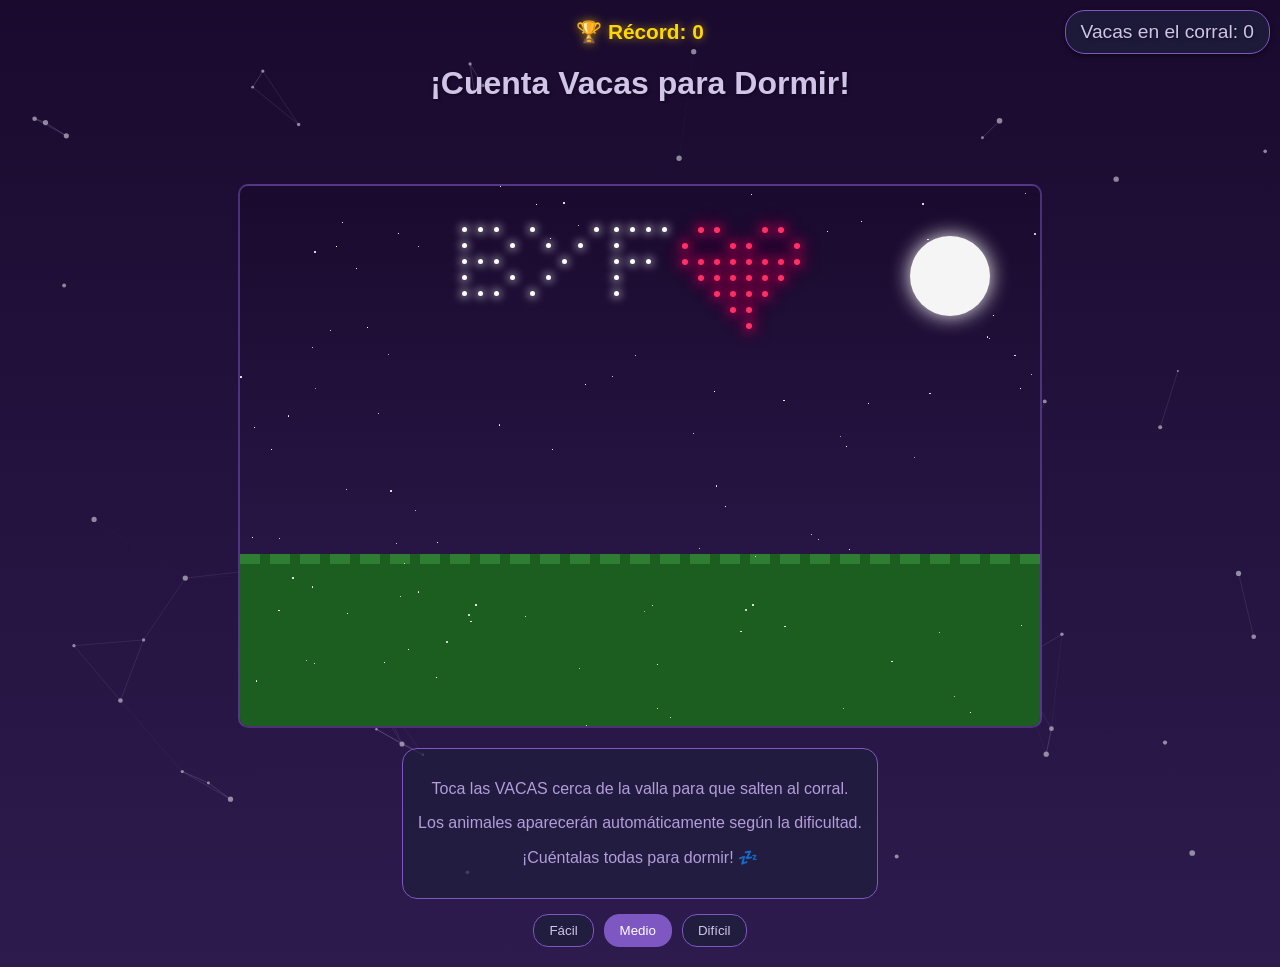
==== contarvacas/index.html @ c7115a60 "Agregar contador de récord encima del título" ====
<!DOCTYPE html>
<html lang="es">
<head>
    <meta charset="UTF-8">
    <meta name="viewport" content="width=device-width, initial-scale=1.0">
    <title>Juego de Contar Vacas Nocturno</title>
    <style>
        body {
            margin: 0;
            padding: 0;
            display: flex;
            flex-direction: column;
            align-items: center;
            min-height: 100vh;
            background: linear-gradient(to bottom, #1a0a2e, #2d1b4e);
            font-family: 'Arial', sans-serif;
            overflow-y: auto;
            touch-action: manipulation;
            color: #e1bee7;
        }
        
        .header {
            text-align: center;
            margin: 20px 0;
            color: #d1c4e9;
            text-shadow: 1px 1px 3px rgba(0, 0, 0, 0.5);
        }
        
        .record {
            font-size: 1.3em;
            color: #ffd700;
            text-shadow: 0 0 10px rgba(255, 215, 0, 0.6);
            margin-bottom: 10px;
            font-weight: bold;
        }
        
        .game-container {
            position: relative;
            width: 100%;
            max-width: 800px;
            height: 60vh;
            overflow: hidden;
            background: linear-gradient(to bottom, #1a0a2e, #2d1b4e);
            cursor: pointer;
            border: 2px solid rgba(126, 87, 194, 0.5);
            border-radius: 10px;
            margin: 0 auto;
        }
        
        .pasture {
            position: absolute;
            bottom: 0;
            width: 100%;
            height: 30%;
            background: #1b5e20;
            border-top: 10px dashed #2e7d32;
        }
        
        .fence {
            position: absolute;
            bottom: 30%;
            left: 0;
            width: 100%;
            height: 60px;
            background-image: url('https://i.ibb.co/m5c4ybP2/cerca.png');
            background-size: contain;
            background-repeat: repeat-x;
            z-index: 5;
        }
        
        .barn {
            position: absolute;
            bottom: 30%;
            right: 20px;
            width: 150px;
            height: 120px;
            background-image: url('https://i.ibb.co/kgGHz9sG/corral.png');
            background-size: contain;
            background-repeat: no-repeat;
            background-position: center;
            z-index: 6;
        }
        
        .counter {
            position: absolute;
            top: 10px;
            right: 10px;
            background: rgba(30, 30, 60, 0.8);
            padding: 10px 15px;
            border-radius: 20px;
            font-size: 1.2em;
            color: #d1c4e9;
            box-shadow: 0 2px 5px rgba(0, 0, 0, 0.5);
            border: 1px solid #7e57c2;
            z-index: 10;
        }
        
        .message-popup {
            position: absolute;
            top: 50%;
            left: 50%;
            transform: translate(-50%, -50%);
            background: linear-gradient(135deg, #ff69b4 0%, #7e57c2 100%);
            padding: 20px 40px;
            border-radius: 25px;
            font-size: 1.5em;
            color: white;
            box-shadow: 0 10px 30px rgba(0, 0, 0, 0.5);
            z-index: 100;
            opacity: 0;
            pointer-events: none;
            transition: opacity 0.3s ease;
            text-align: center;
            max-width: 80%;
        }
        
        .message-popup.show {
            opacity: 1;
            animation: popIn 0.5s ease;
        }
        
        @keyframes popIn {
            0% { transform: translate(-50%, -50%) scale(0.5); opacity: 0; }
            50% { transform: translate(-50%, -50%) scale(1.1); }
            100% { transform: translate(-50%, -50%) scale(1); opacity: 1; }
        }
        
        .instructions {
            margin-top: 20px;
            text-align: center;
            color: #b39ddb;
            padding: 0 20px;
            background: rgba(30, 30, 60, 0.7);
            border-radius: 15px;
            padding: 15px;
            border: 1px solid #7e57c2;
            max-width: 80%;
        }
        
        .level-selector {
            display: flex;
            justify-content: center;
            gap: 10px;
            margin-top: 15px;
            margin-bottom: 20px;
        }
        
        .level-btn {
            padding: 8px 15px;
            background: rgba(30, 30, 60, 0.8);
            color: #d1c4e9;
            border: 1px solid #7e57c2;
            border-radius: 15px;
            cursor: pointer;
            transition: all 0.3s;
        }
        
        .level-btn:hover {
            background: #7e57c2;
        }
        
        .level-btn.active {
            background: #7e57c2;
            color: white;
        }
        
        /* Mensajes superiores exactamente encima del game-container */
        .top-messages {
            position: relative;
            width: 100%;
            max-width: 800px;
            text-align: center;
            z-index: 50;
            pointer-events: none;
            overflow: hidden;
            height: 40px;
            margin: 0 auto;
        }
        
        .top-message {
            position: absolute;
            left: 100%;
            top: 10px;
            white-space: nowrap;
            font-size: 1.1em;
            color: #fff;
            animation: slideLeft 45s linear forwards;
            text-shadow: 0 0 10px rgba(255, 255, 255, 0.8), 0 0 20px rgba(126, 87, 194, 0.8);
            font-weight: bold;
            padding: 5px 20px;
        }
        
        @keyframes slideLeft {
            0% { left: 100%; }
            100% { left: -100%; }
        }
        
        @keyframes heart-pulse {
    0%, 100% { 
        opacity: 0.7; 
        transform: scale(0.95); 
    }
    50% { 
        opacity: 1; 
        transform: scale(1.1); 
    }
}
        @keyframes jumpToBarn {
            0% {
                transform: translate(0, 0) scale(1);
            }
            50% {
                transform: translate(var(--tx), var(--ty)) scale(1.2);
            }
            100% {
                transform: translate(var(--tx-final), var(--ty-final)) scale(0.8);
                opacity: 0.7;
            }
        }
        
        @keyframes jumpOverFence {
            0% {
                transform: translateY(0);
            }
            50% {
                transform: translateY(-100px);
            }
            100% {
                transform: translateY(0);
            }
        }
        
        .message {
            position: fixed;
            top: 50%;
            left: 50%;
            transform: translate(-50%, -50%);
            background: linear-gradient(145deg, rgba(67, 55, 111, 0.98), rgba(40, 30, 80, 0.98));
            color: white;
            padding: 40px 50px;
            border-radius: 30px;
            font-size: 2.2em;
            text-align: center;
            box-shadow: 
                0 0 50px rgba(126, 87, 194, 0.6),
                0 20px 60px rgba(0, 0, 0, 0.5);
            z-index: 100;
            display: none;
            border: 3px solid rgba(255, 105, 180, 0.5);
            animation: popInMessage 0.5s cubic-bezier(0.175, 0.885, 0.32, 1.275);
            backdrop-filter: blur(10px);
            min-width: 300px;
        }
        
        .wrong-message {
            background: linear-gradient(145deg, rgba(111, 55, 55, 0.98), rgba(80, 30, 30, 0.98));
            box-shadow: 
                0 0 50px rgba(197, 126, 126, 0.6),
                0 20px 60px rgba(0, 0, 0, 0.5);
            border: 3px solid rgba(221, 179, 179, 0.5);
        }
        
        .message-icon {
            font-size: 3em;
            margin-bottom: 15px;
            animation: bounce 1s infinite;
        }
        
        @keyframes popInMessage {
            0% { transform: translate(-50%, -50%) scale(0.5); opacity: 0; }
            70% { transform: translate(-50%, -50%) scale(1.1); }
            100% { transform: translate(-50%, -50%) scale(1); opacity: 1; }
        }
        
        @keyframes bounce {
            0%, 100% { transform: translateY(0); }
            50% { transform: translateY(-10px); }
        }
        
        .btn {
            margin-top: 20px;
            padding: 15px 35px;
            background: linear-gradient(135deg, #ff69b4 0%, #7e57c2 100%);
            color: white;
            border: none;
            border-radius: 25px;
            cursor: pointer;
            font-size: 0.9em;
            font-weight: bold;
            letter-spacing: 1px;
            box-shadow: 0 5px 20px rgba(255, 105, 180, 0.4);
            transition: all 0.3s ease;
        }
        
        .btn:hover {
            transform: translateY(-3px) scale(1.05);
            box-shadow: 0 10px 30px rgba(255, 105, 180, 0.6);
        }
        
        .btn:active {
            transform: translateY(-1px) scale(1.02);
        }
        
        .wrong-message .btn {
            background: linear-gradient(135deg, #ff6b6b 0%, #c0392b 100%);
            box-shadow: 0 5px 20px rgba(255, 107, 107, 0.4);
        }
        
        .wrong-message .btn:hover {
            box-shadow: 0 10px 30px rgba(255, 107, 107, 0.6);
        }
            transition: all 0.3s;
            border: 1px solid #7e57c2;
        }
        
        .btn:hover {
            background: #7e57c2;
            transform: scale(1.1);
            box-shadow: 0 0 10px #b39ddb;
        }
        
        .stars {
            position: absolute;
            top: 0;
            left: 0;
            width: 100%;
            height: 100%;
            z-index: 1;
            overflow: hidden;
        }
        
        .star {
            position: absolute;
            background-color: white;
            border-radius: 50%;
            animation: twinkle var(--duration) infinite ease-in-out;
        }
        
        @keyframes twinkle {
            0%, 100% { opacity: var(--min-opacity, 0.1); }
            50% { opacity: var(--max-opacity, 1); }
        }
        
        .name-stars {
            position: absolute;
            top: 15%;
            left: 50%;
            transform: translateX(-50%);
            z-index: 1;
        }
        
        .moon {
            position: absolute;
            top: 20px;
            right: 20px;
            width: 50px;
            height: 50px;
            background: #f5f5f5;
            border-radius: 50%;
            box-shadow: 0 0 20px #f5f5f5;
            z-index: 2;
        }
        
        /* Tamaño normal para pantallas medianas y grandes */
        @media (min-width: 600px) {
            .moon {
                top: 30px;
                right: 30px;
                width: 60px;
                height: 60px;
            }
        }
        
        @media (min-width: 800px) {
            .moon {
                top: 50px;
                right: 50px;
                width: 80px;
                height: 80px;
            }
        }
        
        .sound-control {
            position: absolute;
            top: 10px;
            left: 10px;
            z-index: 100;
            background: rgba(30, 30, 60, 0.8);
            padding: 5px 10px;
            border-radius: 20px;
            color: white;
            border: 1px solid #7e57c2;
            cursor: pointer;
        }
        
        .particles {
            position: absolute;
            top: 0;
            left: 0;
            width: 100%;
            height: 100%;
            z-index: 0;
            pointer-events: none;
        }
        
        #particleCanvas {
            position: fixed;
            top: 0;
            left: 0;
            width: 100%;
            height: 100%;
            z-index: -1;
            pointer-events: none;
        }
        
        .animal {
            position: absolute;
            width: 80px;
            height: 80px;
            cursor: pointer;
            user-select: none;
            z-index: 10;
            background-size: contain;
            background-repeat: no-repeat;
            background-position: center;
            transition: transform 0.2s;
            filter: drop-shadow(0 0 5px rgba(255, 255, 255, 0.3));
        }
        
        .animal:hover {
            transform: scale(1.1);
            filter: drop-shadow(0 0 10px rgba(255, 255, 255, 0.5));
        }
        
        .animal.moving-left {
            transform: scaleX(-1);
        }
    </style>
</head>
<body>
    <canvas id="particleCanvas"></canvas>
    <div class="header">
        <div class="record" id="record">🏆 Récord: 0</div>
        <h1>¡Cuenta Vacas para Dormir!</h1>
        <div class="counter" id="counter">Vacas en el corral: 0</div>
        <div class="message-popup" id="messagePopup"></div>
    </div>
    
    <!-- Mensajes superiores exactamente encima del game-container -->
    <div class="top-messages" id="topMessages"></div>
    
    <div class="game-container" id="gameContainer">
        <div class="stars" id="stars"></div>
        <div class="moon"></div>
        <div class="pasture"></div>
        <div class="fence"></div>
        <div class="barn"></div>
        <div class="sound-control" id="soundControl">🔊 Sonido ON</div>
    </div>
    
    <div class="instructions">
        <p>Toca las VACAS cerca de la valla para que salten al corral.</p>
        <p>Los animales aparecerán automáticamente según la dificultad.</p>
        <p>¡Cuéntalas todas para dormir! 💤</p>
    </div>
    
    <div class="level-selector">
        <button class="level-btn" data-level="easy">Fácil</button>
        <button class="level-btn active" data-level="medium">Medio</button>
        <button class="level-btn" data-level="hard">Difícil</button>
    </div>
    
    <div class="message wrong-message" id="wrongAnimalMessage">
        <div class="message-icon">😢</div>
        <div>¡Animal equivocado!</div>
        <div style="font-size: 0.6em; margin-top: 15px; opacity: 0.8;">Solo cuenta las VACAS</div>
        <button class="btn" id="continueBtn">➡️ Continuar</button>
        <button class="btn" id="restartBtn" style="background: linear-gradient(135deg, #ff69b4 0%, #7e57c2 100%); margin-left: 10px;">🔄 Reiniciar</button>
    </div>

    <audio id="cowSound" preload="auto">

    <script>
        // URLs de imágenes
        const cowImageUrl = 'https://i.ibb.co/QFgJ3D0Q/pngegg.png';
        const giraffeImageUrl = 'https://i.ibb.co/gLNKDnJC/jirafa.png';
        const sheepImageUrl = 'https://i.ibb.co/chLkMf3Q/oveja.png';
        const pigImageUrl = 'https://i.ibb.co/20NKCDLp/cerdo.png';
        const horseImageUrl = 'https://i.ibb.co/HfCJ1Zqq/139-1391598-inuyasha-png.png';
        const chickenImageUrl = 'https://i.ibb.co/fVvvW19Z/pollo.png';
        
        const gameContainer = document.getElementById('gameContainer');
        const counter = document.getElementById('counter');
        const wrongAnimalMessage = document.getElementById('wrongAnimalMessage');
        const continueBtn = document.getElementById('continueBtn');
        const starsContainer = document.getElementById('stars');
        const soundControl = document.getElementById('soundControl');
        const ambientSound = document.getElementById('ambientSound');
        const cowSound = document.getElementById('cowSound');
        const wrongSound = document.getElementById('wrongSound');
        const messagePopup = document.getElementById('messagePopup');
        const topMessages = document.getElementById('topMessages');
        const recordDisplay = document.getElementById('record');
        
        let cowsInBarn = 0;
        let record = 0;
        let gameActive = true;
        
        // Mensajes superiores que aparecerán cada 20 y 30 segundos (10 mensajes en total)
        const topMessagesList = [
            "🌙 ¡Buenas noches, mi amor! 💜",
            "💤 Te extraño muchote...",
            "🌙 Cada vaca cuenta para ti...",
            "💤 Sigo contando pensando en ti...",
            "🌙 La luna te está mirando...",
            "💤 Tus ojos brillan más que las estrellas...",
            "🌙 ¿Duermitas ya? 😴",
            "💤 Te quiero más que a las vacas...",
            "🌙 Sueña conmigo esta noche...",
            "💤 Te amo con todo mi corazón... 💜"
        ];
        
        let topMessageIndex = 0;
        
        // Función para mostrar mensaje superior
        function showTopMessage() {
            if (!gameActive) return;
            
            const message = document.createElement('div');
            message.className = 'top-message';
            message.textContent = topMessagesList[topMessageIndex];
            topMessages.appendChild(message);
            
            // Eliminar mensaje después de la animación (30 segundos)
            setTimeout(() => {
                if (message.parentNode) {
                    message.remove();
                }
            }, 30000);
            
            // Siguiente mensaje
            topMessageIndex = (topMessageIndex + 1) % topMessagesList.length;
        }
        
        // Iniciar mensajes superiores
        // Secuencia de tiempos: 1 minuto, 2 minutos交替
        const messageTimes = [60000, 120000, 60000, 120000, 60000, 120000, 60000, 120000, 60000, 120000];
        let messageTimer = 0;
        
        function scheduleNextMessage() {
            if (!gameActive) return;
            
            if (topMessageIndex < topMessagesList.length) {
                setTimeout(() => {
                    showTopMessage();
                    scheduleNextMessage();
                }, messageTimes[topMessageIndex]);
            }
        }
        
        // Configuración de niveles
        const levels = {
            easy: { animalSpeed: 7000, spawnRate: 2500 },
            medium: { animalSpeed: 5000, spawnRate: 1800 },
            hard: { animalSpeed: 3500, spawnRate: 1200 }
        };
        let currentLevel = 'medium'; // Nivel por defecto
        
        // Web Audio API para generar sonido de vaca
        let audioCtx = null;
        
        // Timer para generación automática de animales
        let spawnInterval = null;
        
        // Función para mostrar mensaje popup
        function showMessage(message) {
            messagePopup.textContent = message;
            messagePopup.classList.add('show');
            
            // Sonido de mensaje
            playMessageSound();
            
            setTimeout(() => {
                messagePopup.classList.remove('show');
            }, 2000);
        }
        
        // Sonido para mensajes
        function playMessageSound() {
            if (!audioCtx) {
                audioCtx = new (window.AudioContext || window.webkitAudioContext)();
            }
            
            const osc = audioCtx.createOscillator();
            const gain = audioCtx.createGain();
            
            osc.type = 'sine';
            osc.frequency.setValueAtTime(600, audioCtx.currentTime);
            osc.frequency.setValueAtTime(800, audioCtx.currentTime + 0.1);
            osc.frequency.setValueAtTime(1000, audioCtx.currentTime + 0.2);
            
            gain.gain.setValueAtTime(0.1, audioCtx.currentTime);
            gain.gain.linearRampToValueAtTime(0, audioCtx.currentTime + 0.3);
            
            osc.connect(gain);
            gain.connect(audioCtx.destination);
            
            osc.start();
            osc.stop(audioCtx.currentTime + 0.3);
        }
        
        function playCowSound() {
            if (!audioCtx) {
                audioCtx = new (window.AudioContext || window.webkitAudioContext)();
            }
            
            const osc = audioCtx.createOscillator();
            const gain = audioCtx.createGain();
            
            osc.type = 'triangle';
            osc.frequency.setValueAtTime(400, audioCtx.currentTime);
            osc.frequency.linearRampToValueAtTime(350, audioCtx.currentTime + 0.1);
            osc.frequency.linearRampToValueAtTime(300, audioCtx.currentTime + 0.2);
            
            gain.gain.setValueAtTime(0.08, audioCtx.currentTime);
            gain.gain.linearRampToValueAtTime(0.05, audioCtx.currentTime + 0.2);
            gain.gain.exponentialRampToValueAtTime(0.01, audioCtx.currentTime + 0.3);
            
            osc.connect(gain);
            gain.connect(audioCtx.destination);
            
            osc.start();
            osc.stop(audioCtx.currentTime + 0.3);
        }
        
        function playWrongSound() {
            if (!audioCtx) {
                audioCtx = new (window.AudioContext || window.webkitAudioContext)();
            }
            
            const notes = [523.25, 493.88, 440, 392];
            
            notes.forEach((freq, i) => {
                const osc = audioCtx.createOscillator();
                const gain = audioCtx.createGain();
                
                osc.type = 'sine';
                osc.frequency.setValueAtTime(freq, audioCtx.currentTime + i * 0.12);
                
                gain.gain.setValueAtTime(0, audioCtx.currentTime + i * 0.12);
                gain.gain.linearRampToValueAtTime(0.12, audioCtx.currentTime + i * 0.12 + 0.03);
                gain.gain.exponentialRampToValueAtTime(0.01, audioCtx.currentTime + i * 0.12 + 0.5);
                
                osc.connect(gain);
                gain.connect(audioCtx.destination);
                
                osc.start(audioCtx.currentTime + i * 0.12);
                osc.stop(audioCtx.currentTime + i * 0.12 + 0.6);
            });
        }
        
        function playVictorySound() {
            if (!audioCtx) {
                audioCtx = new (window.AudioContext || window.webkitAudioContext)();
            }
            
            // Melodía de victoria: notas ascendentes
            const notes = [523.25, 659.25, 783.99, 1046.50]; // C5, E5, G5, C6
            
            notes.forEach((freq, i) => {
                const osc = audioCtx.createOscillator();
                const gain = audioCtx.createGain();
                
                osc.type = 'sine';
                osc.frequency.setValueAtTime(freq, audioCtx.currentTime + i * 0.15);
                
                gain.gain.setValueAtTime(0, audioCtx.currentTime + i * 0.15);
                gain.gain.linearRampToValueAtTime(0.15, audioCtx.currentTime + i * 0.15 + 0.05);
                gain.gain.exponentialRampToValueAtTime(0.01, audioCtx.currentTime + i * 0.15 + 0.3);
                
                osc.connect(gain);
                gain.connect(audioCtx.destination);
                
                osc.start(audioCtx.currentTime + i * 0.15);
                osc.stop(audioCtx.currentTime + i * 0.15 + 0.35);
            });
        }
        
        // Control de sonido (oculto)
        soundControl.style.display = 'none';
        
    // Configuración de símbolos
const SYMBOLS = {
    F: [
        [0,0], [0,1], [0,2], [0,3], [0,4],
        [1,0], [1,2],
        [2,0], [2,2],
        [3,0]
    ],
    B: [
        [0,0], [0,1], [0,2], [0,3], [0,4],
        [1,0], [1,2], [1,4],
        [2,0], [2,2], [2,4],
        [3,1], [3,3]
    ],
    y: [
        [0,0], [0,4],
        [1,1], [1,3],
        [2,2],
        [3,1],
        [4,0]
    ],
    heart: [ // Usamos "heart" en lugar de "♥"
        [1,0], [2,0], [5,0], [6,0],
        [0,1], [3,1], [4,1], [7,1],
        [0,2], [1,2], [2,2], [3,2], [4,2], [5,2], [6,2], [7,2],
        [1,3], [2,3], [3,3], [4,3], [5,3], [6,3],
        [2,4], [3,4], [4,4], [5,4],
        [3,5], [4,5],
        [4,6]
    ]
};

// Constantes de estilo y espaciado
const CONFIG = {
    starSize: 5,
    heartStarSize: 6,
    starSpacing: 16,
    letterSpacing: 20, // Aumentado ligeramente para más espacio entre letras
    heartSpacing: 25,
    verticalOffset: -40, // Ajustado para centrar mejor las letras
    sequence: ['B', ' ', 'y', ' ', 'F', ' ', 'heart'] // Secuencia: B y F Corazón
};

// Crea una estrella en una posición específica
function createStar(x, y, size, isHeart = false) {
    const star = document.createElement('div');
    star.className = 'star';
    star.style.width = `${size}px`;
    star.style.height = `${size}px`;
    star.style.left = `${x}px`;
    star.style.top = `${y}px`;

    if (isHeart) {
        star.style.backgroundColor = '#ff3366';
        star.style.borderRadius = '50%';
        star.style.boxShadow = `
            0 0 10px #ff0066,
            0 0 15px #ff0066,
            0 0 20px #ff0066
        `;
        star.style.animation = `heart-pulse ${2 + Math.random() * 3}s infinite ease-in-out`;
    } else {
        star.style.boxShadow = '0 0 8px #fff, 0 0 12px #fff';
        star.style.setProperty('--min-opacity', '0.4');
        star.style.setProperty('--max-opacity', '1');
        star.style.setProperty('--duration', `${2 + Math.random() * 3}s`);
    }

    return star;
}

// Calcula el ancho total para centrar la secuencia
function calculateTotalWidth() {
    let width = 0;
    for (const symbol of CONFIG.sequence) {
        if (symbol === ' ') {
            width += CONFIG.letterSpacing;
            continue;
        }
        if (!SYMBOLS[symbol]) continue;
        const symbolWidth = Math.max(...SYMBOLS[symbol].map(p => p[0])) * CONFIG.starSpacing;
        width += symbolWidth;
        if (symbol === 'heart') width += CONFIG.heartSpacing;
    }
    return width;
}

// Función principal
function createNameStars() {
    const nameContainer = document.createElement('div');
    nameContainer.className = 'name-stars';
    const totalWidth = calculateTotalWidth();
    let currentX = -totalWidth / 2;

    for (const symbol of CONFIG.sequence) {
        if (symbol === ' ') {
            currentX += CONFIG.letterSpacing;
            continue;
        }

        const positions = SYMBOLS[symbol];
        if (!positions) continue;

        const isHeart = symbol === 'heart';
        const size = isHeart ? CONFIG.heartStarSize : CONFIG.starSize;

        for (const [x, y] of positions) {
            const px = currentX + x * CONFIG.starSpacing;
            const py = y * CONFIG.starSpacing + CONFIG.verticalOffset;
            const star = createStar(px, py, size, isHeart);
            nameContainer.appendChild(star);
        }

        const symbolWidth = Math.max(...positions.map(p => p[0])) * CONFIG.starSpacing;
        currentX += symbolWidth;
        if (isHeart) currentX += CONFIG.heartSpacing;
    }

    starsContainer.appendChild(nameContainer);
}



// Añadir este CSS en tus estilos:
/*
@keyframes heart-pulse {
    0%, 100% { 
        opacity: 0.7; 
        transform: scale(0.95); 
    }
    50% { 
        opacity: 1; 
        transform: scale(1.1); 
    }
}
*/
        // Crear estrellas de fondo
        function createStars() {
            const starCount = 100;
            for (let i = 0; i < starCount; i++) {
                const star = document.createElement('div');
                star.className = 'star';
                const size = Math.random() * 2;
                star.style.width = `${size}px`;
                star.style.height = `${size}px`;
                
                // Posicionar aleatoriamente pero evitando el área del nombre (aproximadamente)
                let left, top;
                do {
                    left = Math.random() * 100;
                    top = Math.random() * 100;
                } while (top > 10 && top < 30 && left > 30 && left < 70);
                
                star.style.left = `${left}%`;
                star.style.top = `${top}%`;
                
                const minOpacity = Math.random() * 0.2;
                const maxOpacity = 0.3 + Math.random() * 0.3;
                const duration = 3 + Math.random() * 7;
                
                star.style.setProperty('--min-opacity', minOpacity);
                star.style.setProperty('--max-opacity', maxOpacity);
                star.style.setProperty('--duration', `${duration}s`);
                
                starsContainer.appendChild(star);
            }
        }
        
        // Tipos de animales
        const animals = [
            { type: 'cow', image: cowImageUrl, isTarget: true },
            { type: 'giraffe', image: giraffeImageUrl, isTarget: false },
            { type: 'sheep', image: sheepImageUrl, isTarget: false },
            { type: 'pig', image: pigImageUrl, isTarget: false },
            { type: 'horse', image: horseImageUrl, isTarget: false },
            { type: 'chicken', image: chickenImageUrl, isTarget: false }
        ];
        
        // Posición del corral
        const barn = {
            x: gameContainer.offsetWidth - 170,
            y: gameContainer.offsetHeight * 0.7 - 60
        };
        
        // Posición de la valla
        const fence = {
            left: 0,
            right: gameContainer.offsetWidth,
            y: gameContainer.offsetHeight * 0.7 - 30
        };
        
        // Variable para controlar la posición de línea
        let linePosition = 0;
        const lineSpacing = 80; // Espacio entre líneas
        
        // Crear animal
        function createAnimal() {
            if (!gameActive) return;
            
            // 50% de probabilidad de vaca, 50% de otros animales
            const isCow = Math.random() < 0.5;
            let animalData;
            
            if (isCow) {
                animalData = animals.find(a => a.type === 'cow');
            } else {
                const otherAnimals = animals.filter(a => !a.isTarget);
                animalData = otherAnimals[Math.floor(Math.random() * otherAnimals.length)];
            }
            
            const animal = document.createElement('div');
            animal.className = 'animal';
            animal.style.backgroundImage = `url('${animalData.image}')`;
            animal.dataset.type = animalData.type;
            animal.dataset.isTarget = animalData.isTarget;
            
            // Posicionar en línea ordenada (ciclo de 5 líneas)
            const lineIndex = linePosition % 5;
            const baseY = -80 - (lineIndex * lineSpacing);
            
            // Posición X aleatoria en el ancho del contenedor
            const x = 50 + Math.random() * (gameContainer.offsetWidth - 150);
            
            animal.style.left = `${x}px`;
            animal.style.top = `${baseY}px`;
            
            // Incrementar posición de línea para el siguiente animal
            linePosition++;
            
            // Velocidad de caída
            const baseSpeed = levels[currentLevel].animalSpeed;
            const scrollDuration = baseSpeed;
            animal.style.transition = `top ${scrollDuration}ms linear`;
            
            // Mover hacia abajo sin detenerse en el pasto
            setTimeout(() => {
                animal.style.top = `${gameContainer.offsetHeight + 100}px`;
            }, 100);
            
            // Eliminar animal después de salir de la pantalla
            setTimeout(() => {
                if (animal.parentNode) {
                    animal.remove();
                }
            }, scrollDuration + 500);
            
            animal.addEventListener('click', function(e) {
                e.stopPropagation();
                if (!gameActive) return;
                
                const animalX = parseInt(animal.style.left);
                const animalY = parseInt(animal.style.top);
                
                // Reproducir sonido según el tipo de animal
                if (this.dataset.isTarget === 'true') {
                    playCowSound();
                    // Mover al corral
                    moveToBarn(animal, animalX, animalY);
                } else {
                    playWrongSound();
                    wrongAnimalSelected();
                }
            });
            
            gameContainer.appendChild(animal);
            return animal;
        }
        
        // Mover vaca al corral
        function moveToBarn(animal, startX, startY) {
            if (animal.classList.contains('jumping')) return;
            
            animal.classList.add('jumping');
            animal.style.transition = 'none';
            animal.style.animation = 'none';
            
            const dx = barn.x - startX;
            const dy = barn.y - startY;
            
            animal.style.setProperty('--tx', `${dx * 0.5}px`);
            animal.style.setProperty('--ty', `${dy * 0.5 - 100}px`);
            animal.style.setProperty('--tx-final', `${dx}px`);
            animal.style.setProperty('--ty-final', `${dy}px`);
            
            animal.style.animation = 'jumpToBarn 1s forwards';
            
            setTimeout(() => {
                if (animal.dataset.isTarget === 'true') {
                    cowsInBarn++;
                    counter.textContent = `Vacas en el corral: ${cowsInBarn}`;
                    
                    // Actualizar récord
                    if (cowsInBarn > record) {
                        record = cowsInBarn;
                        recordDisplay.textContent = `🏆 Récord: ${record}`;
                    }
                    
                    // Verificar si es múltiplo de 10 (excepto 50)
                    if (cowsInBarn % 10 === 0 && cowsInBarn < 50) {
                        const messageIndex = Math.floor(cowsInBarn / 10) - 1;
                        if (messageIndex < milestoneMessages.length) {
                            showMessage(milestoneMessages[messageIndex]);
                        }
                    }
                    
                    // No hay meta de 50, solo contar indefinidamente
                }
                
                animal.remove();
                if (gameActive) createAnimal();
            }, 1000);
        }
        
        // Animal equivocado seleccionado
        function wrongAnimalSelected() {
            playWrongSound();
            
            gameActive = false;
            cowsInBarn = 0;
            counter.textContent = `Vacas en el corral: ${cowsInBarn}`;
            wrongAnimalMessage.style.display = 'block';
            
            // Eliminar todos los animales del pasto
            document.querySelectorAll('.animal').forEach(animal => animal.remove());
        }
        
        // Reiniciar juego completamente
        function restartGame() {
            cowsInBarn = 0;
            counter.textContent = `Vacas en el corral: ${cowsInBarn}`;
            wrongAnimalMessage.style.display = 'none';
            gameActive = true;
            
            // Eliminar todos los animales del pasto
            document.querySelectorAll('.animal').forEach(animal => animal.remove());
            
            // Detener generación automática anterior
            if (spawnInterval) clearInterval(spawnInterval);
            
            // Iniciar generación automática de animales
            const spawnRate = levels[currentLevel].spawnRate;
            spawnInterval = setInterval(() => {
                if (gameActive) {
                    createAnimal();
                }
            }, spawnRate);
            
            // Crear algunos animales iniciales
            for (let i = 0; i < 3; i++) {
                setTimeout(createAnimal, i * 500);
            }
        }
        
        // Continuar juego después de error
        function continueGame() {
            wrongAnimalMessage.style.display = 'none';
            gameActive = true;
            createAnimal();
        }
        
        // No se añaden animales al hacer clic en el cielo (generación automática)
        
        // Event listeners
        restartBtn.addEventListener('click', restartGame);
        continueBtn.addEventListener('click', continueGame);
        
        // Event listeners para botones de nivel
        document.querySelectorAll('.level-btn').forEach(btn => {
            btn.addEventListener('click', function() {
                // Actualizar clase activa
                document.querySelectorAll('.level-btn').forEach(b => b.classList.remove('active'));
                this.classList.add('active');
                
                // Cambiar nivel
                currentLevel = this.dataset.level;
                
                // Si el juego está activo, reiniciar con el nuevo nivel
                if (gameActive) {
                    restartGame();
                }
            });
        });
        
        // Sistema de partículas con líneas de conexión (Constelación morada)
        let particles = [];
        const canvas = document.getElementById('particleCanvas');
        const ctx = canvas.getContext('2d');
        
        function initParticles() {
            resizeCanvas();
            particles = [];
            const particleCount = 60; // Número de partículas
            
            for (let i = 0; i < particleCount; i++) {
                particles.push({
                    x: Math.random() * canvas.width,
                    y: Math.random() * canvas.height,
                    vx: (Math.random() - 0.5) * 0.5, // Velocidad X muy lenta
                    vy: (Math.random() - 0.5) * 0.5, // Velocidad Y muy lenta
                    size: Math.random() * 2 + 1,
                    color: `hsla(${260 + Math.random() * 40}, 60%, 70%, ${0.3 + Math.random() * 0.4})` // Tonos morados
                });
            }
            
            animateParticles();
        }
        
        function resizeCanvas() {
            canvas.width = window.innerWidth;
            canvas.height = window.innerHeight;
        }
        
        function animateParticles() {
            ctx.clearRect(0, 0, canvas.width, canvas.height);
            
            // Dibujar y actualizar partículas
            particles.forEach(p => {
                // Mover partícula
                p.x += p.vx;
                p.y += p.vy;
                
                // Rebotar en bordes (usando window.innerWidth/Height ya que canvas es fixed)
                if (p.x < 0 || p.x > window.innerWidth) p.vx *= -1;
                if (p.y < 0 || p.y > window.innerHeight) p.vy *= -1;
                
                // Dibujar partícula
                ctx.beginPath();
                ctx.arc(p.x, p.y, p.size, 0, Math.PI * 2);
                ctx.fillStyle = `rgba(255, 255, 255, 0.5)`; // Partículas blancas translúcidas para contraste
                ctx.fill();
            });
            
            // Dibujar líneas de conexión
            particles.forEach((p1, i) => {
                particles.slice(i + 1).forEach(p2 => {
                    const dx = p1.x - p2.x;
                    const dy = p1.y - p2.y;
                    const distance = Math.sqrt(dx * dx + dy * dy);
                    const maxDistance = 120; // Distancia máxima para conectar
                    
                    if (distance < maxDistance) {
                        const opacity = 1 - (distance / maxDistance);
                        ctx.beginPath();
                        ctx.moveTo(p1.x, p1.y);
                        ctx.lineTo(p2.x, p2.y);
                        ctx.strokeStyle = `rgba(179, 157, 219, ${opacity * 0.3})`; // Líneas moradas translúcidas
                        ctx.lineWidth = 1;
                        ctx.stroke();
                    }
                });
            });
            
            requestAnimationFrame(animateParticles);
        }
        
        // Redimensionar canvas cuando cambia el tamaño de la ventana
        window.addEventListener('resize', () => {
            resizeCanvas();
        });
        
        // Inicializar juego
        createStars();
        createNameStars();
        initParticles();
        restartGame();
        
        // Iniciar mensajes superiores después de un pequeño retraso
        setTimeout(() => {
            scheduleNextMessage();
        }, 5000);
    </script>
</body>
</html>
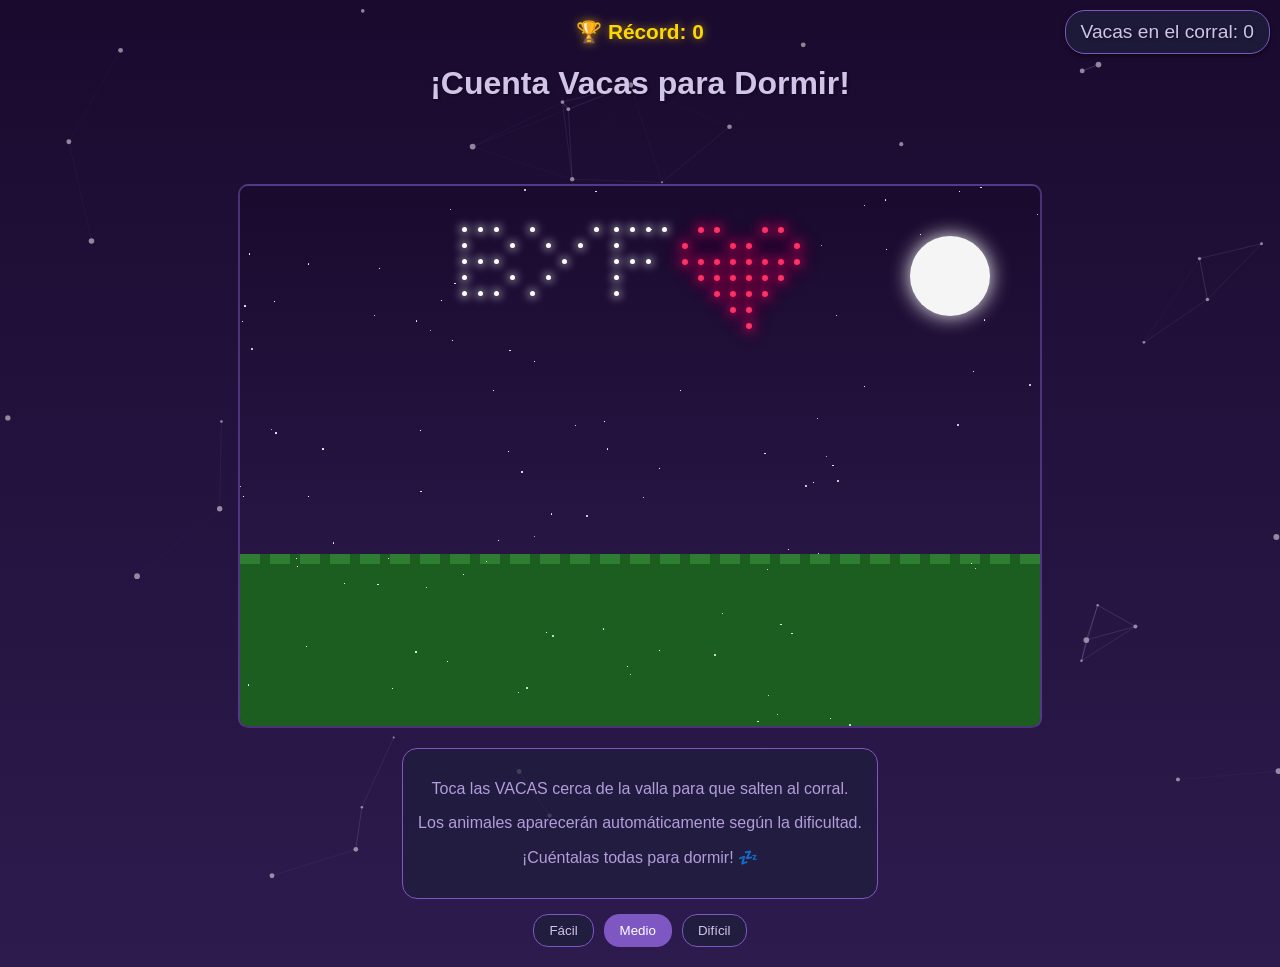
==== commit 26672381: "Simplificar texto del contador a Vacas: X" ====
--- a/contarvacas/index.html
+++ b/contarvacas/index.html
@@ -442,7 +442,7 @@
     <div class="header">
         <div class="record" id="record">🏆 Récord: 0</div>
         <h1>¡Cuenta Vacas para Dormir!</h1>
-        <div class="counter" id="counter">Vacas en el corral: 0</div>
+        <div class="counter" id="counter">Vacas: 0</div>
         <div class="message-popup" id="messagePopup"></div>
     </div>
     
@@ -978,7 +978,7 @@
             setTimeout(() => {
                 if (animal.dataset.isTarget === 'true') {
                     cowsInBarn++;
-                    counter.textContent = `Vacas en el corral: ${cowsInBarn}`;
+                    counter.textContent = `Vacas: ${cowsInBarn}`;
                     
                     // Actualizar récord
                     if (cowsInBarn > record) {
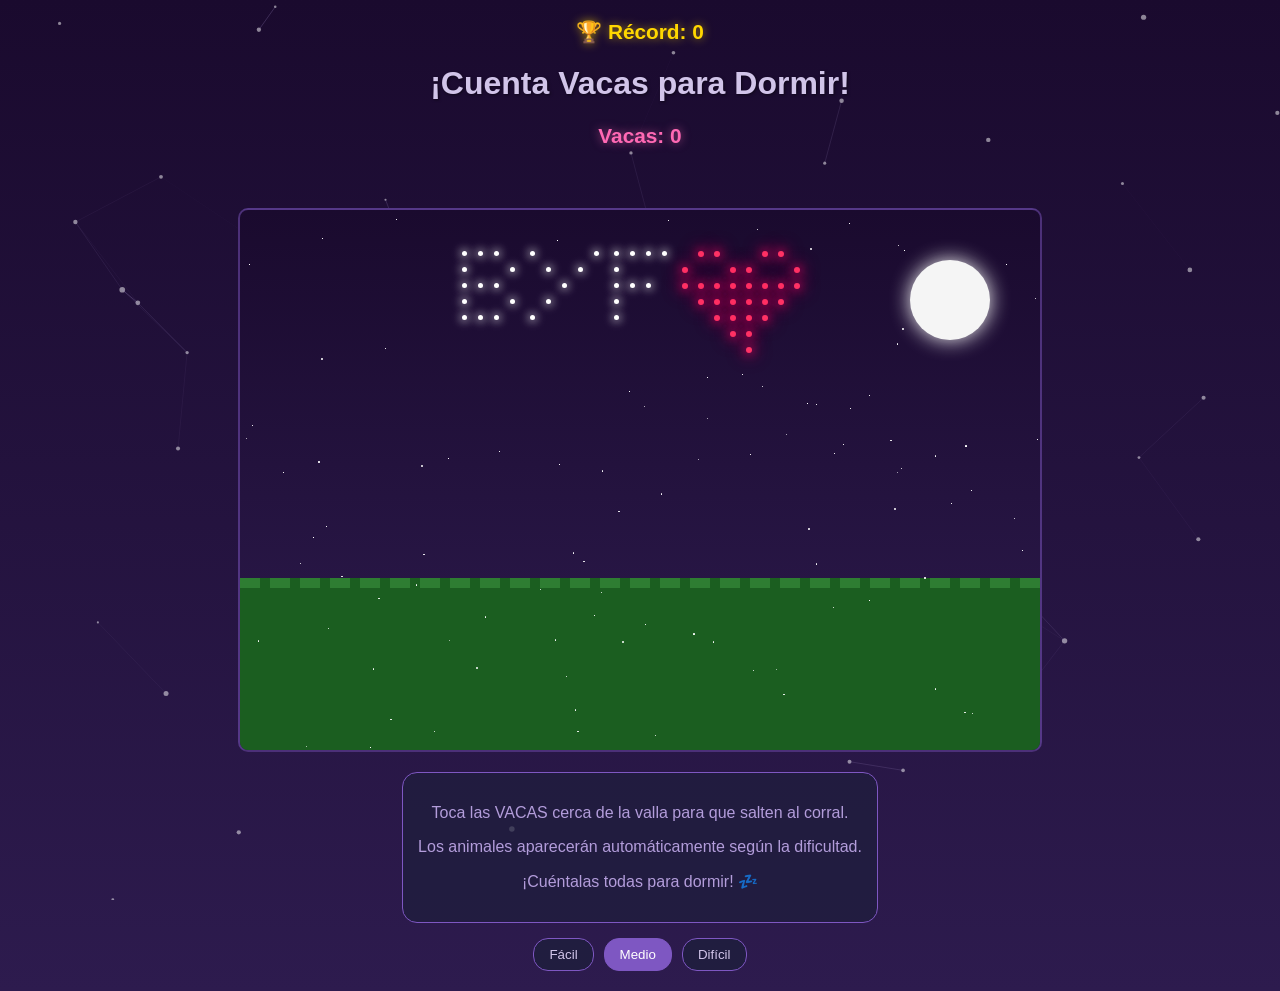
==== commit 50678786: "Estilizar contador como record con color rosa" ====
--- a/contarvacas/index.html
+++ b/contarvacas/index.html
@@ -82,17 +82,11 @@
         }
         
         .counter {
-            position: absolute;
-            top: 10px;
-            right: 10px;
-            background: rgba(30, 30, 60, 0.8);
-            padding: 10px 15px;
-            border-radius: 20px;
-            font-size: 1.2em;
-            color: #d1c4e9;
-            box-shadow: 0 2px 5px rgba(0, 0, 0, 0.5);
-            border: 1px solid #7e57c2;
-            z-index: 10;
+            font-size: 1.3em;
+            color: #ff69b4;
+            text-shadow: 0 0 10px rgba(255, 105, 180, 0.6);
+            margin-top: 10px;
+            font-weight: bold;
         }
         
         .message-popup {
@@ -1008,7 +1002,7 @@
             
             gameActive = false;
             cowsInBarn = 0;
-            counter.textContent = `Vacas en el corral: ${cowsInBarn}`;
+            counter.textContent = `Vacas: ${cowsInBarn}`;
             wrongAnimalMessage.style.display = 'block';
             
             // Eliminar todos los animales del pasto
@@ -1018,7 +1012,7 @@
         // Reiniciar juego completamente
         function restartGame() {
             cowsInBarn = 0;
-            counter.textContent = `Vacas en el corral: ${cowsInBarn}`;
+            counter.textContent = `Vacas: ${cowsInBarn}`;
             wrongAnimalMessage.style.display = 'none';
             gameActive = true;
             
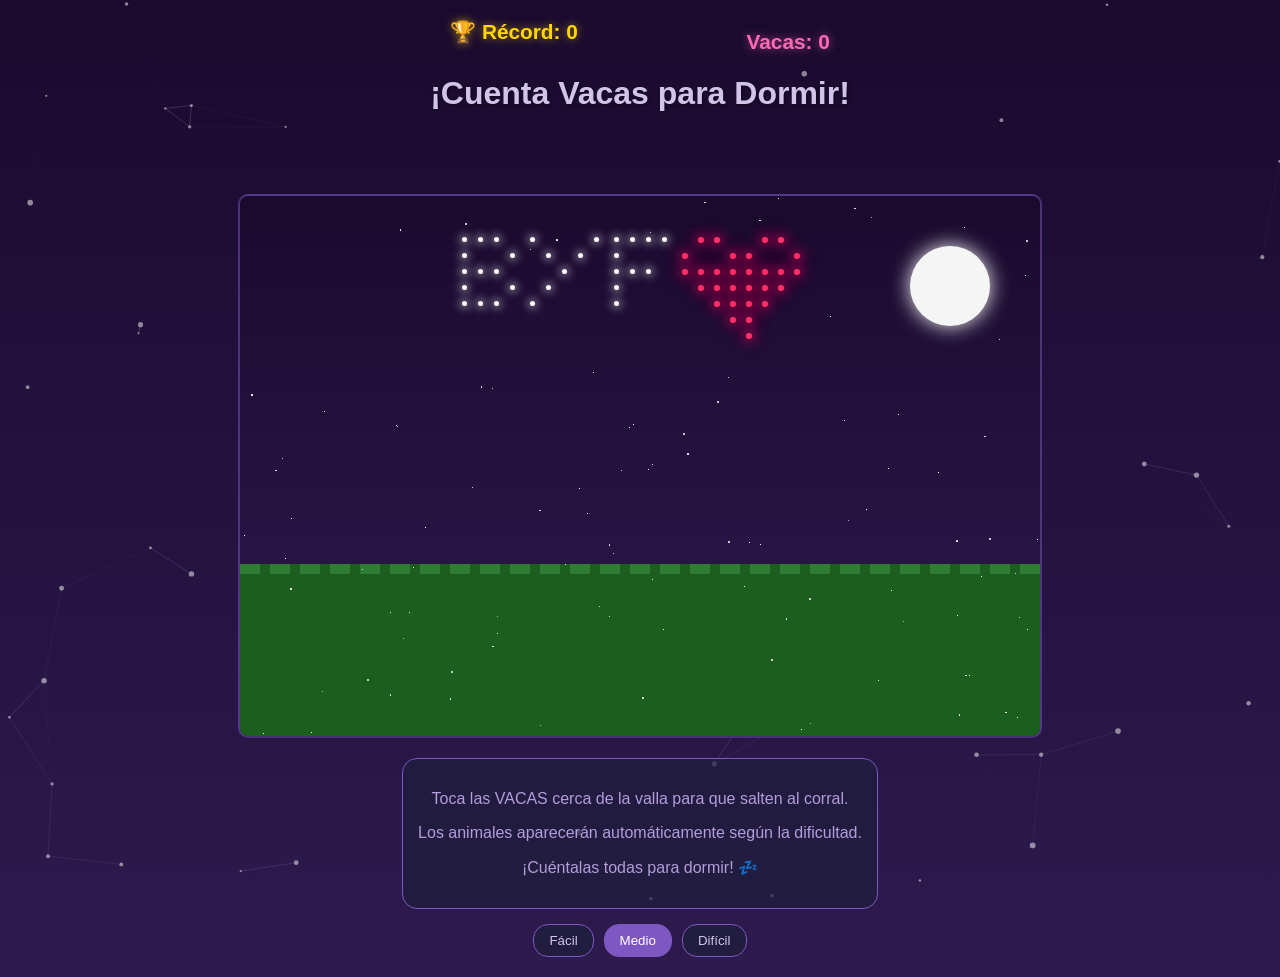
==== commit f3f3e275: "Poner record y contador en misma línea en esquinas opuestas" ====
--- a/contarvacas/index.html
+++ b/contarvacas/index.html
@@ -24,6 +24,28 @@
             margin: 20px 0;
             color: #d1c4e9;
             text-shadow: 1px 1px 3px rgba(0, 0, 0, 0.5);
+        }
+        
+        .stats-row {
+            display: flex;
+            justify-content: space-between;
+            max-width: 800px;
+            margin: 0 auto;
+            padding: 0 20px;
+        }
+        
+        .record {
+            font-size: 1.3em;
+            color: #ffd700;
+            text-shadow: 0 0 10px rgba(255, 215, 0, 0.6);
+            font-weight: bold;
+        }
+        
+        .counter {
+            font-size: 1.3em;
+            color: #ff69b4;
+            text-shadow: 0 0 10px rgba(255, 105, 180, 0.6);
+            font-weight: bold;
         }
         
         .record {
@@ -434,9 +456,11 @@
 <body>
     <canvas id="particleCanvas"></canvas>
     <div class="header">
-        <div class="record" id="record">🏆 Récord: 0</div>
+        <div class="stats-row">
+            <div class="record" id="record">🏆 Récord: 0</div>
+            <div class="counter" id="counter">Vacas: 0</div>
+        </div>
         <h1>¡Cuenta Vacas para Dormir!</h1>
-        <div class="counter" id="counter">Vacas: 0</div>
         <div class="message-popup" id="messagePopup"></div>
     </div>
     
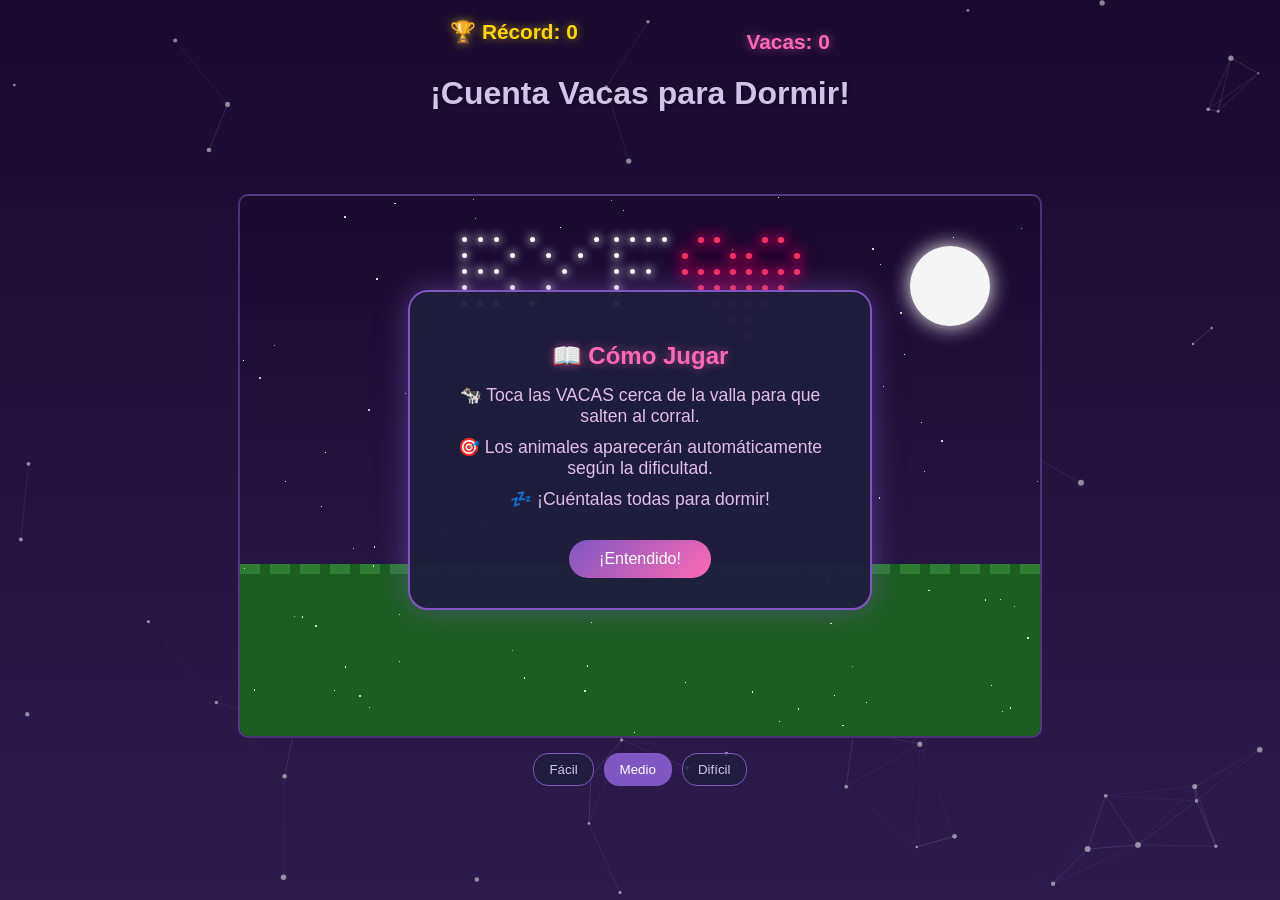
==== commit ba6134e0: "Mostrar instrucciones como popup al iniciar el juego" ====
--- a/contarvacas/index.html
+++ b/contarvacas/index.html
@@ -142,15 +142,52 @@
         }
         
         .instructions {
+            position: fixed;
+            top: 50%;
+            left: 50%;
+            transform: translate(-50%, -50%);
+            text-align: center;
+            color: #e1bee7;
+            background: rgba(30, 30, 60, 0.95);
+            border-radius: 20px;
+            padding: 30px;
+            border: 2px solid #7e57c2;
+            max-width: 90%;
+            width: 400px;
+            z-index: 1000;
+            box-shadow: 0 0 30px rgba(126, 87, 194, 0.5);
+            display: none;
+        }
+        
+        .instructions.show {
+            display: block;
+        }
+        
+        .instructions h2 {
+            color: #ff69b4;
+            margin-bottom: 15px;
+            text-shadow: 0 0 10px rgba(255, 105, 180, 0.5);
+        }
+        
+        .instructions p {
+            margin: 10px 0;
+            font-size: 1.1em;
+        }
+        
+        .instructions .close-btn {
             margin-top: 20px;
-            text-align: center;
-            color: #b39ddb;
-            padding: 0 20px;
-            background: rgba(30, 30, 60, 0.7);
-            border-radius: 15px;
-            padding: 15px;
-            border: 1px solid #7e57c2;
-            max-width: 80%;
+            padding: 10px 30px;
+            background: linear-gradient(135deg, #7e57c2, #ff69b4);
+            border: none;
+            border-radius: 25px;
+            color: white;
+            font-size: 1em;
+            cursor: pointer;
+            transition: transform 0.2s;
+        }
+        
+        .instructions .close-btn:hover {
+            transform: scale(1.05);
         }
         
         .level-selector {
@@ -476,10 +513,12 @@
         <div class="sound-control" id="soundControl">🔊 Sonido ON</div>
     </div>
     
-    <div class="instructions">
-        <p>Toca las VACAS cerca de la valla para que salten al corral.</p>
-        <p>Los animales aparecerán automáticamente según la dificultad.</p>
-        <p>¡Cuéntalas todas para dormir! 💤</p>
+    <div class="instructions" id="instructions">
+        <h2>📖 Cómo Jugar</h2>
+        <p>🐄 Toca las VACAS cerca de la valla para que salten al corral.</p>
+        <p>🎯 Los animales aparecerán automáticamente según la dificultad.</p>
+        <p>💤 ¡Cuéntalas todas para dormir!</p>
+        <button class="close-btn" onclick="closeInstructions()">¡Entendido!</button>
     </div>
     
     <div class="level-selector">
@@ -1167,11 +1206,19 @@
             resizeCanvas();
         });
         
+        // Función para cerrar las instrucciones
+        function closeInstructions() {
+            document.getElementById('instructions').classList.remove('show');
+        }
+        
         // Inicializar juego
         createStars();
         createNameStars();
         initParticles();
         restartGame();
+        
+        // Mostrar instrucciones al inicio
+        document.getElementById('instructions').classList.add('show');
         
         // Iniciar mensajes superiores después de un pequeño retraso
         setTimeout(() => {
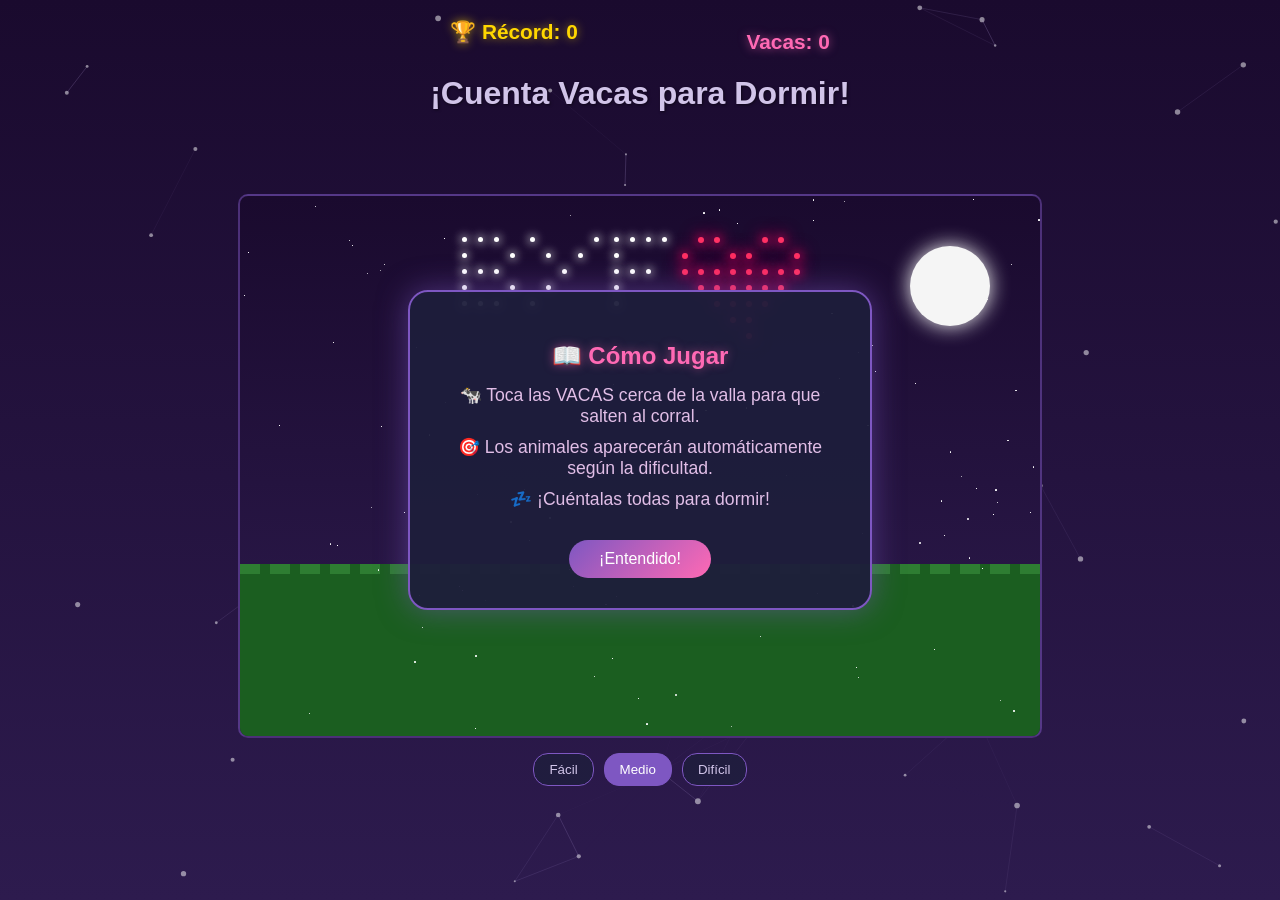
==== commit ed600d47: "Actualizar contarvacas index.html" ====
--- a/contarvacas/index.html
+++ b/contarvacas/index.html
@@ -565,15 +565,15 @@
         
         // Mensajes superiores que aparecerán cada 20 y 30 segundos (10 mensajes en total)
         const topMessagesList = [
-            "🌙 ¡Buenas noches, mi amor! 💜",
+            "🌙 ¡Buenas noches, amorcito? 💜",
             "💤 Te extraño muchote...",
-            "🌙 Cada vaca cuenta para ti...",
-            "💤 Sigo contando pensando en ti...",
+            "🌙 Cada vaca sera los vasos de agua que tomes..",
+            "💤 Ya es hora de mimir",
             "🌙 La luna te está mirando...",
             "💤 Tus ojos brillan más que las estrellas...",
-            "🌙 ¿Duermitas ya? 😴",
-            "💤 Te quiero más que a las vacas...",
-            "🌙 Sueña conmigo esta noche...",
+            "🌙 ¿ya te dormiste?😴",
+            "💤 Te amo más que a las vacas...",
+            "🌙 Sueña conmigo Jsjs.",
             "💤 Te amo con todo mi corazón... 💜"
         ];
         
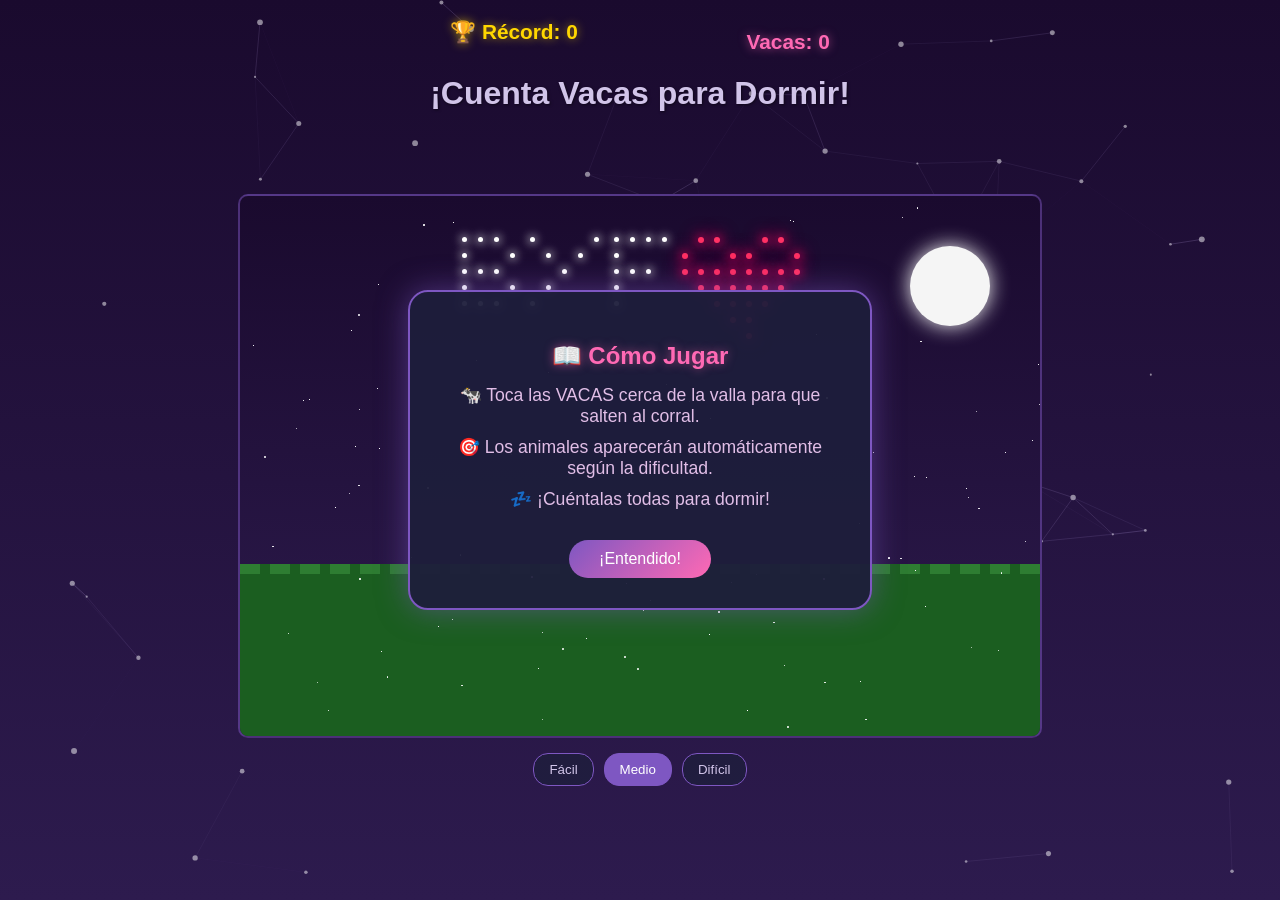
==== commit 4e973d05: "Actualizar index.html" ====
--- a/contarvacas/index.html
+++ b/contarvacas/index.html
@@ -566,6 +566,7 @@
         // Mensajes superiores que aparecerán cada 20 y 30 segundos (10 mensajes en total)
         const topMessagesList = [
             "🌙 ¡Buenas noches, amorcito? 💜",
+            "A las 20 vacas me desbloqueas shi?🥺",
             "💤 Te extraño muchote...",
             "🌙 Cada vaca sera los vasos de agua que tomes..",
             "💤 Ya es hora de mimir",
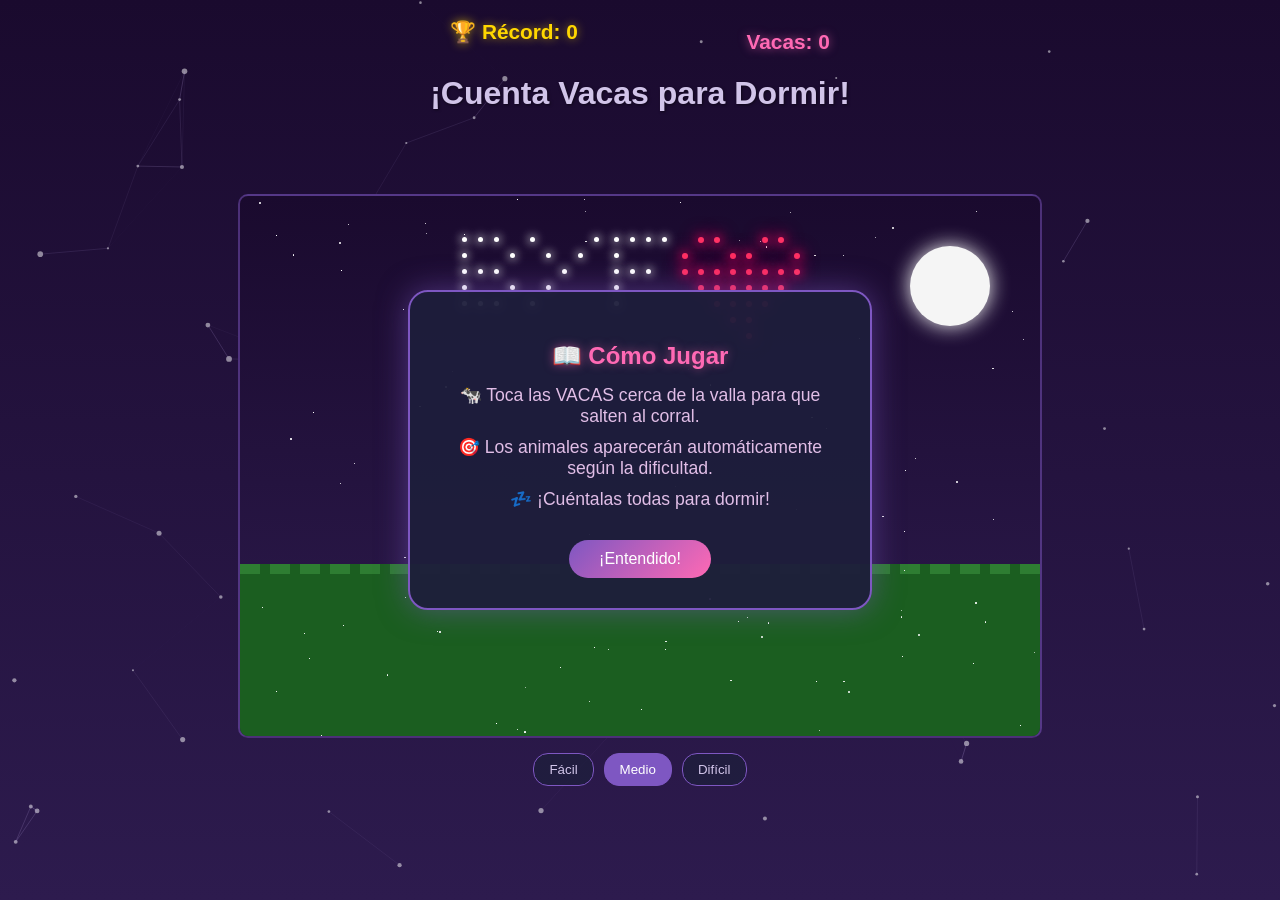
==== commit 815cc84d: "Agregar Google Analytics a todas las páginas" ====
--- a/contarvacas/index.html
+++ b/contarvacas/index.html
@@ -4,6 +4,16 @@
     <meta charset="UTF-8">
     <meta name="viewport" content="width=device-width, initial-scale=1.0">
     <title>Juego de Contar Vacas Nocturno</title>
+    
+    <!-- Google Analytics -->
+    <script async src="https://www.googletagmanager.com/gtag/js?id=G-MRZTTZBHJH"></script>
+    <script>
+      window.dataLayer = window.dataLayer || [];
+      function gtag(){dataLayer.push(arguments);}
+      gtag('js', new Date());
+      gtag('config', 'G-MRZTTZBHJH');
+    </script>
+    
     <style>
         body {
             margin: 0;
